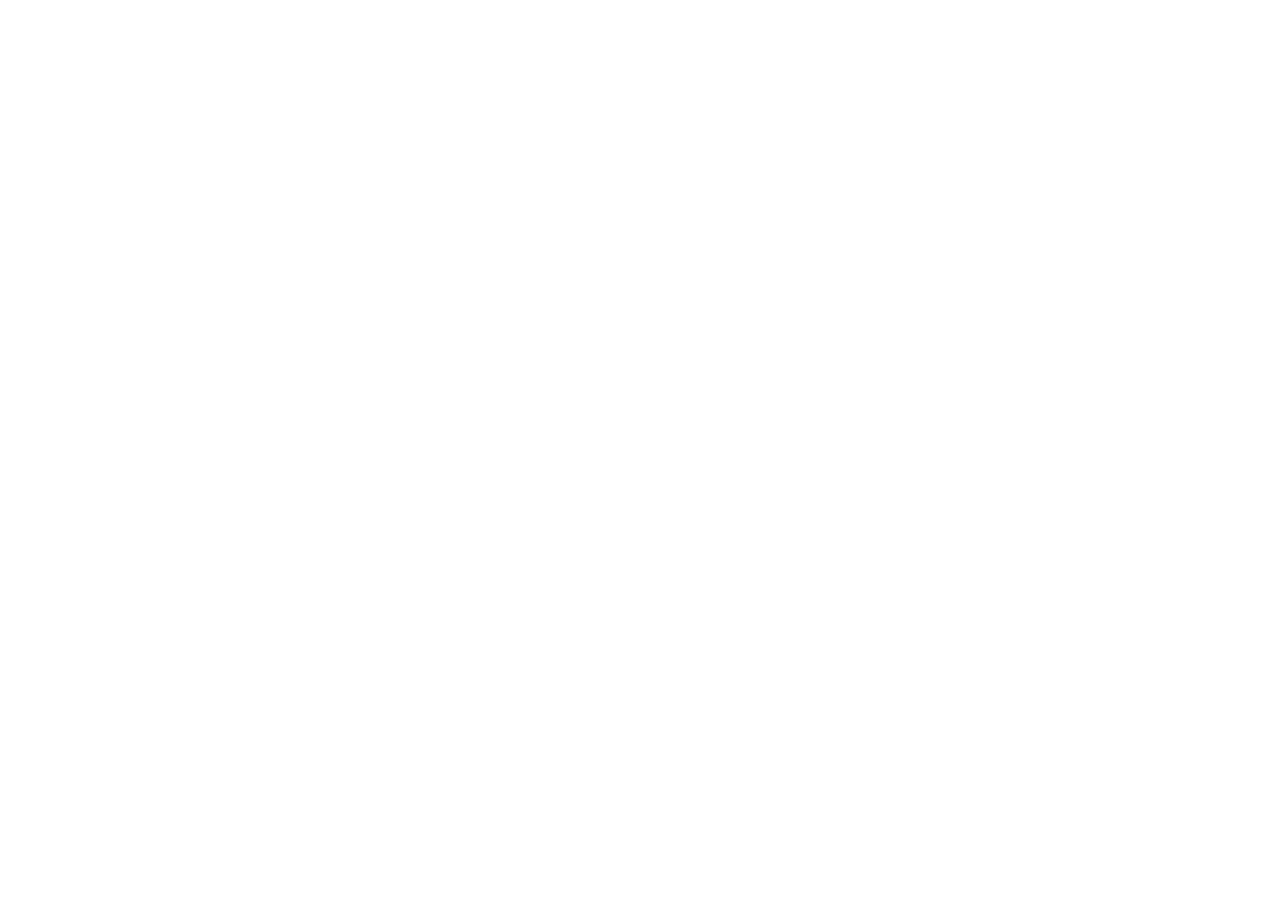
==== src/index.html @ 1adabd3f "first" ====
<!DOCTYPE html>
<html lang="ru">
<head>
    <meta charset="UTF-8">
    <meta name="viewport" content="width=device-width, initial-scale=1.0">
    <meta http-equiv="X-UA-Compatible" content="ie=edge">
    <title>Когнитивные искажения - Lifroad</title>

    <link rel="stylesheet" href="styles/style.css">
</head>
<body>

</body>
</html>
---- src/styles/style.css ----
/** CSS STYLE **/

.hello {
    display: block;
  
    color: #fff;
  }
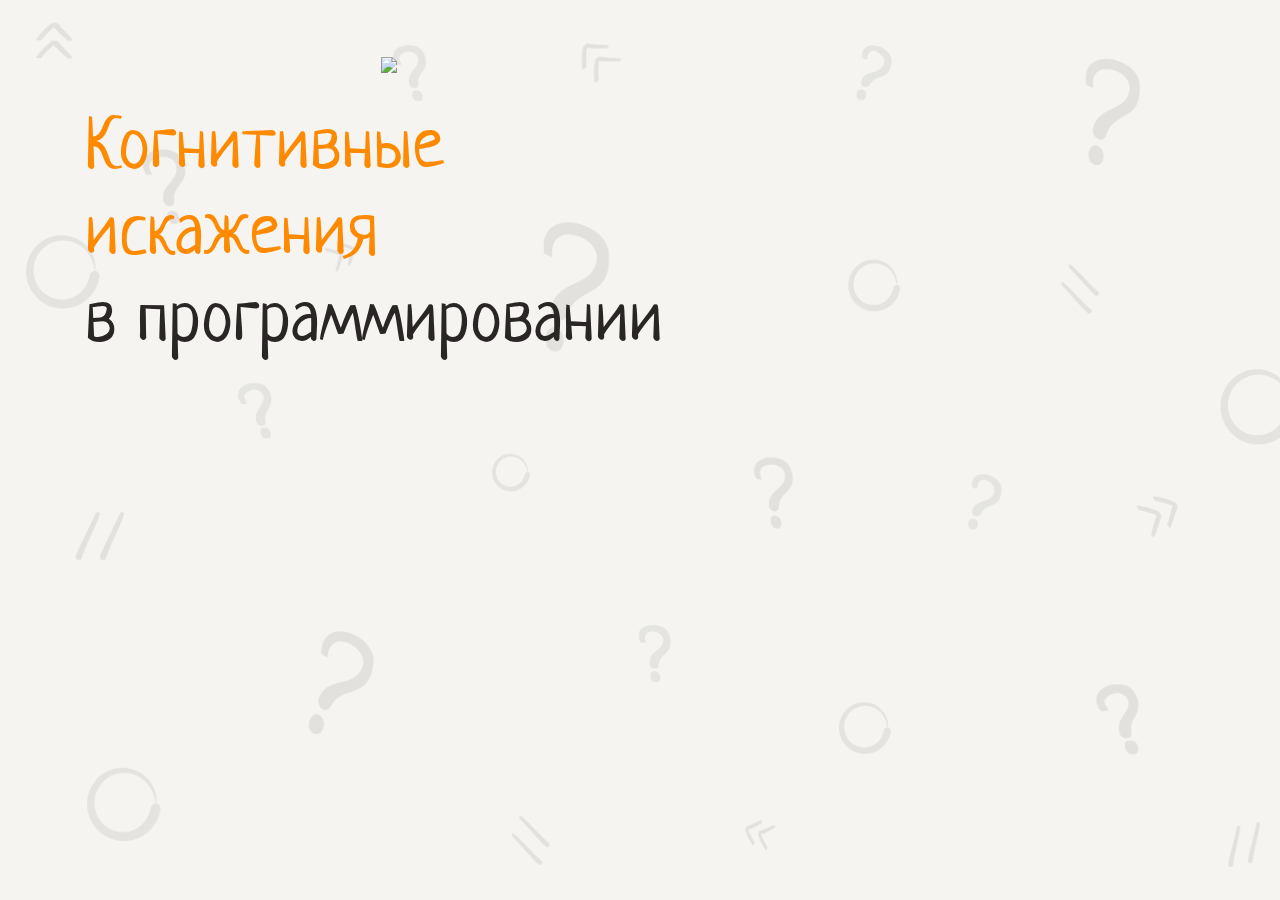
==== commit c6ec826a: "header" ====
--- a/src/index.html
+++ b/src/index.html
@@ -5,10 +5,22 @@
     <meta name="viewport" content="width=device-width, initial-scale=1.0">
     <meta http-equiv="X-UA-Compatible" content="ie=edge">
     <title>Когнитивные искажения - Lifroad</title>
-
     <link rel="stylesheet" href="styles/style.css">
 </head>
 <body>
-
+<header class="background background-image">
+        <div class="content">
+            <div class="main-image">
+                <img src="../image/main.png">
+            </div>
+            <h1 class="h-font lh-12 main-color">Когнитивные<br>искажения<br><span class="dark">в программировании</span></h1>
+            <!-- <div class="text-block">
+                <p>Мы, разработчики, часто сталкиваемся с проблемами, которые идут вразрез с нашей продуктивностью. Но мы часто игнорируем целостную картину. Некоторые из этих проблем малозаметны, некоторые существенны. Иногда с ними можно как-то справиться, а иногда, к сожалению, нет.</p>
+                <p>Вместе они формируют что-то вроде замкнутого цикла, и это может привести к длительной потере продуктивности, багам и бесконечному разочарованию. Если мы сможем минимизировать воздействие одного или нескольких из этих факторов, то сможем сломать и цикл, а остатки нейтрализовать.</p>
+            </div> -->
+        </div>
+</header>
+<main></main>
+<footer></footer>
 </body>
 </html>--- a/src/styles/style.css
+++ b/src/styles/style.css
@@ -1,7 +1,121 @@
-/** CSS STYLE **/
+/** COLOR SET **/
 
-.hello {
-    display: block;
-  
-    color: #fff;
-  }+:root {
+  --white: #fff;
+  --semi-white: #f5f4f0;
+  --main-color: #fe8a02;
+  --main-dark: #42413c;
+  --dark: #2a2626;
+  --semi-dark: #908d8b;
+  --brown: #b09a81;
+  --blue: #1085c5;
+}
+
+.semi-white  {
+  background-color: var(--semi-white);
+}
+
+.dark {
+  color: var(--dark);
+}
+
+.main-color {
+  color: var(--main-color);
+}
+
+/** FONTS **/
+
+@font-face {
+  font-family: "Open Sans";
+  src: url("../fonts/OpenSans-Regular.ttf");
+}
+
+@font-face {
+  font-family: "Neucha Regular";
+  src: url("../fonts/Neucha-Regular.ttf");
+}
+
+/** MAIN STYLE **/
+
+body {
+  font-family: "Open Sans", sans-serif;
+  font-size: 16px;
+  line-height: 1.6em;
+  color: var(--dark);
+}
+
+.h-font {
+  font-family: "Neucha Regular", sans-serif;
+}
+
+.lh-12 {
+  line-height: 1.2em;
+}
+
+h1 {
+  font-size: 72px;
+  font-weight: normal;
+}
+
+h2 {
+  font-size: 60px;
+}
+
+h3 {
+  font-size: 34px;
+}
+
+.background-image {
+  position: absolute;
+
+  top: 0;
+  left: 0;
+
+  width: 100%;
+  height: 100%;
+
+  background-color: var(--semi-white);
+
+  z-index: -2;
+}
+
+.background::before {
+  content: '';
+  position: absolute;
+
+  top: 0;
+  left: 0;
+
+  width: 100%;
+  height: 100%;
+
+  background-repeat: no-repeat;
+  background-size: cover;
+  background-image: url(../image/background.png);
+
+  opacity: 0.1;
+
+  overflow: hidden;
+
+  z-index: -3;
+}
+
+.content {
+  position: relative;
+
+  width: 1110px;
+
+  margin: 100px auto;
+}
+
+.main-image {
+  position: absolute;
+
+  height: 525px;
+  top: -45px;
+  left: 296px;
+
+  z-index: -1;
+}
+
+
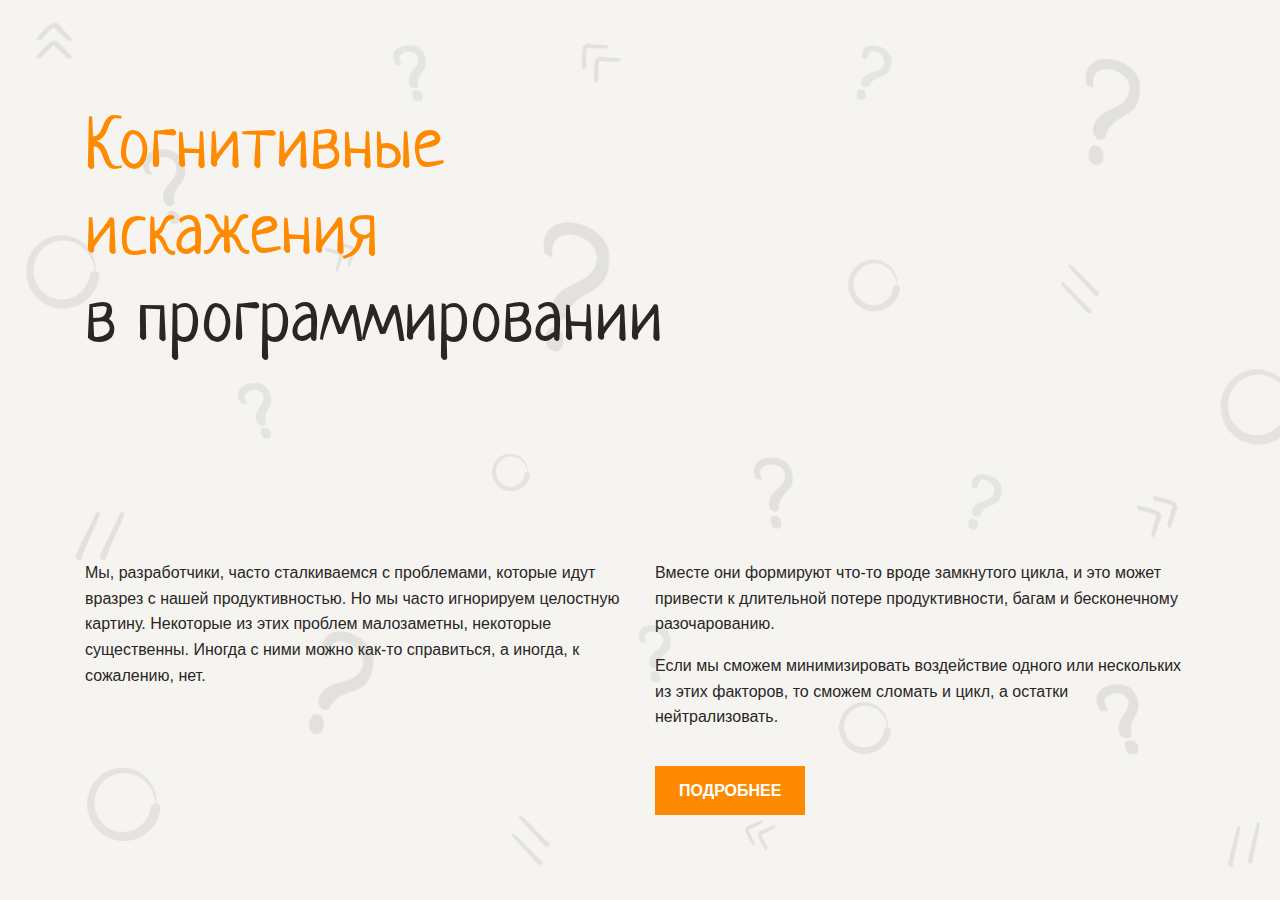
==== commit 59af708d: "fix" ====
--- a/src/index.html
+++ b/src/index.html
@@ -11,13 +11,19 @@
 <header class="background background-image">
         <div class="content">
             <div class="main-image">
-                <img src="../image/main.png">
+                <img src="../image/main.png" height="525px">
             </div>
             <h1 class="h-font lh-12 main-color">Когнитивные<br>искажения<br><span class="dark">в программировании</span></h1>
-            <!-- <div class="text-block">
-                <p>Мы, разработчики, часто сталкиваемся с проблемами, которые идут вразрез с нашей продуктивностью. Но мы часто игнорируем целостную картину. Некоторые из этих проблем малозаметны, некоторые существенны. Иногда с ними можно как-то справиться, а иногда, к сожалению, нет.</p>
-                <p>Вместе они формируют что-то вроде замкнутого цикла, и это может привести к длительной потере продуктивности, багам и бесконечному разочарованию. Если мы сможем минимизировать воздействие одного или нескольких из этих факторов, то сможем сломать и цикл, а остатки нейтрализовать.</p>
-            </div> -->
+            <div class="text-block">
+                <div class="col-1">
+                    <p>Мы, разработчики, часто сталкиваемся с проблемами, которые идут вразрез с нашей продуктивностью. Но мы часто игнорируем целостную картину. Некоторые из этих проблем малозаметны, некоторые существенны. Иногда с ними можно как-то справиться, а иногда, к сожалению, нет.</p>
+                </div>
+                <div class="col-2">
+                    <p>Вместе они формируют что-то вроде замкнутого цикла, и это может привести к длительной потере продуктивности, багам и бесконечному разочарованию.</p>
+                    <p>Если мы сможем минимизировать воздействие одного или нескольких из этих факторов, то сможем сломать и цикл, а остатки нейтрализовать.</p>
+                    <a class="button main">ПОДРОБНЕЕ</a>
+                </div>         
+            </div>
         </div>
 </header>
 <main></main>
--- a/src/styles/style.css
+++ b/src/styles/style.css
@@ -113,9 +113,35 @@
 
   height: 525px;
   top: -45px;
-  left: 296px;
+  right: -270px;
 
   z-index: -1;
 }
 
+.text-block {
+  display: flex;
+  margin-top: 185px;
+}
 
+.col-1 {
+  width: 50%;
+  margin-right: 30px;
+}
+
+.col-2 {
+  width: 50%;
+}
+
+
+.button {
+  margin-top: 20px;
+  padding: 12px 24px;
+
+  display: inline-block;
+
+  text-align: center;
+  font-weight: bold;
+
+  background-color: var(--main-color);
+  color: #fff;
+}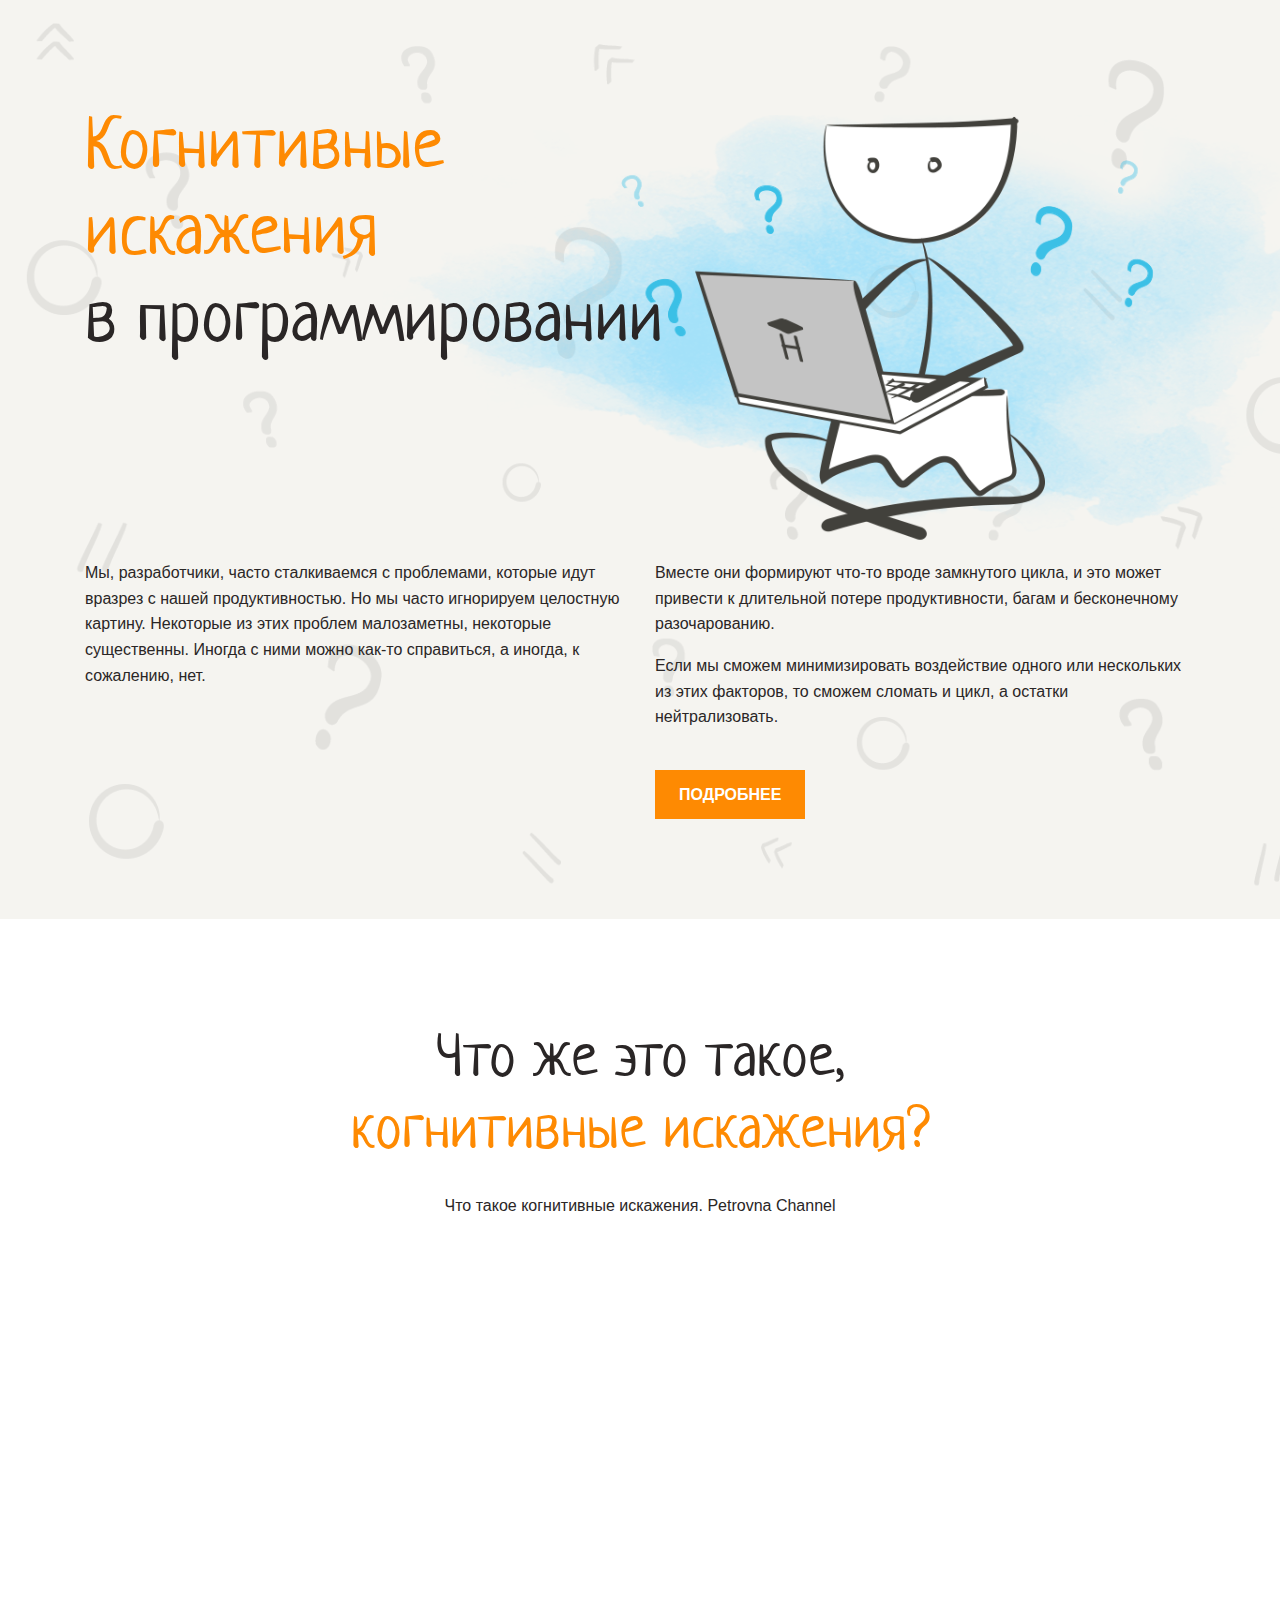
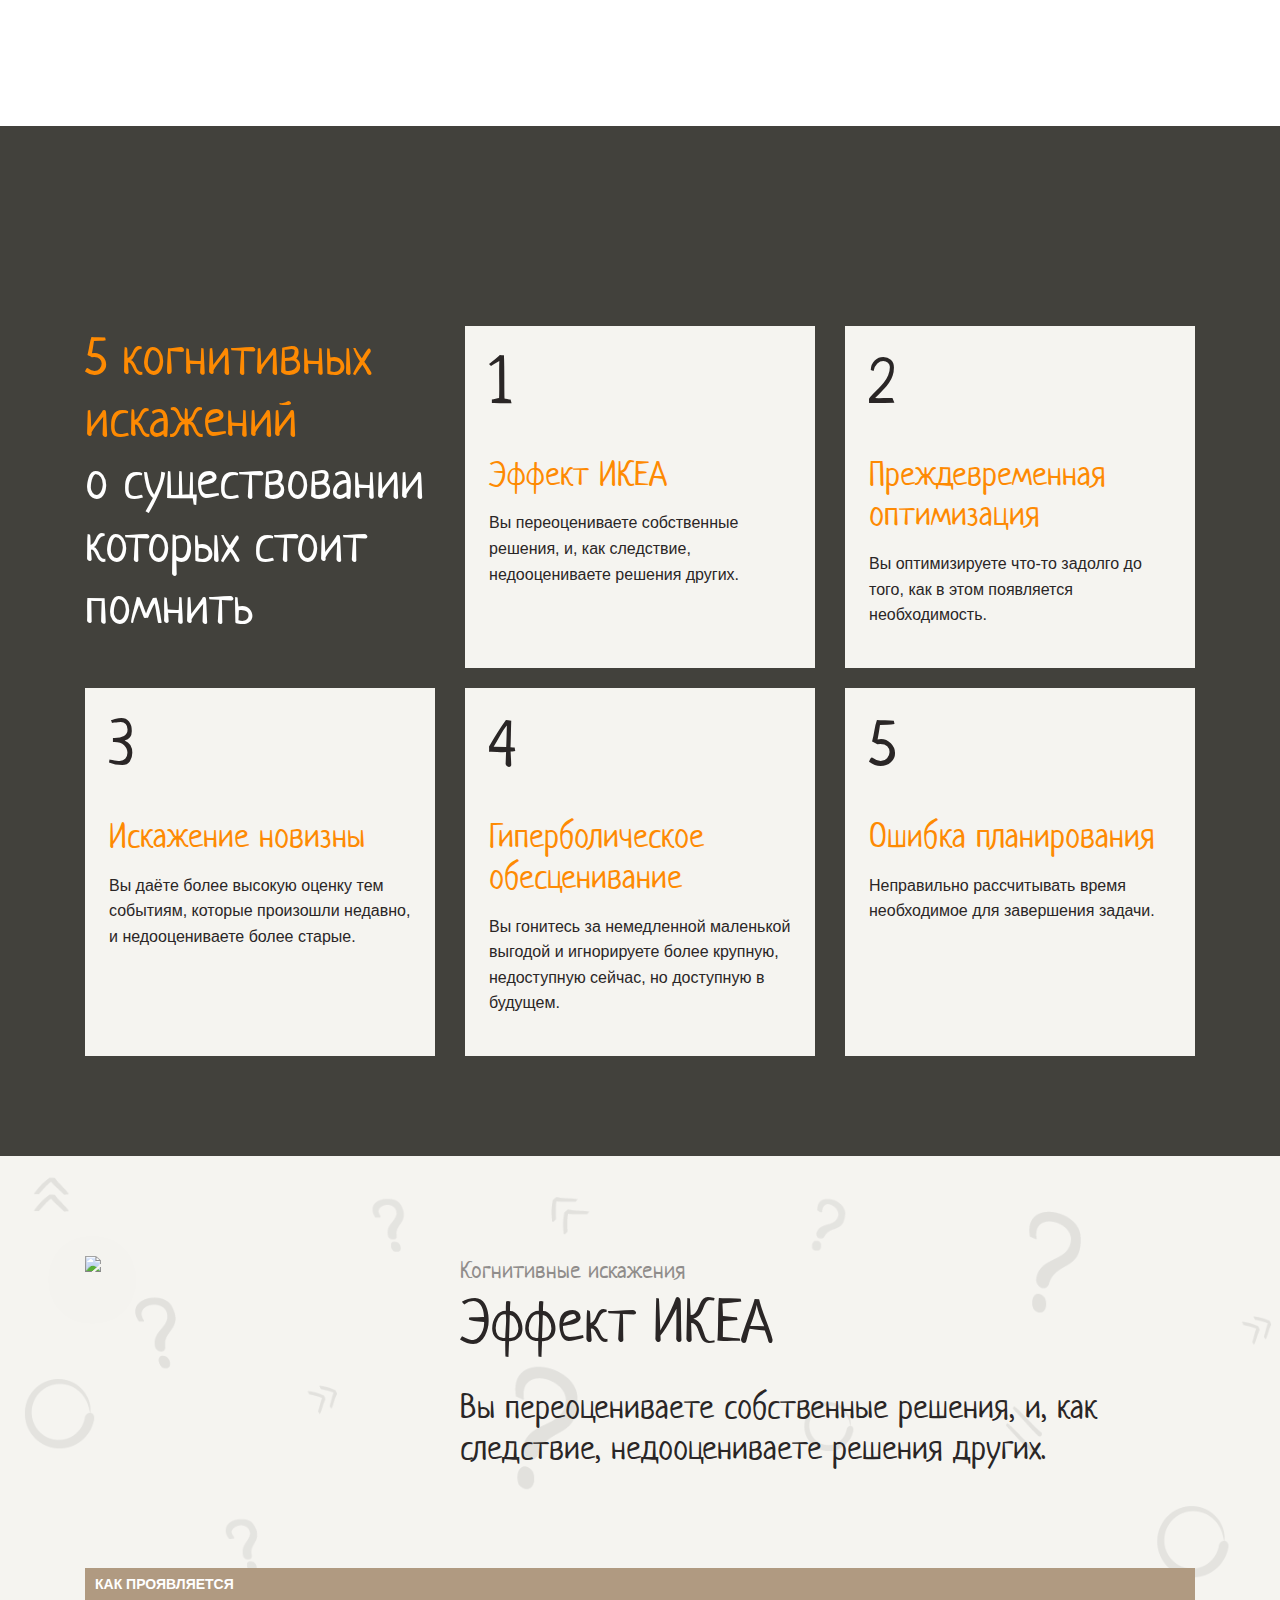
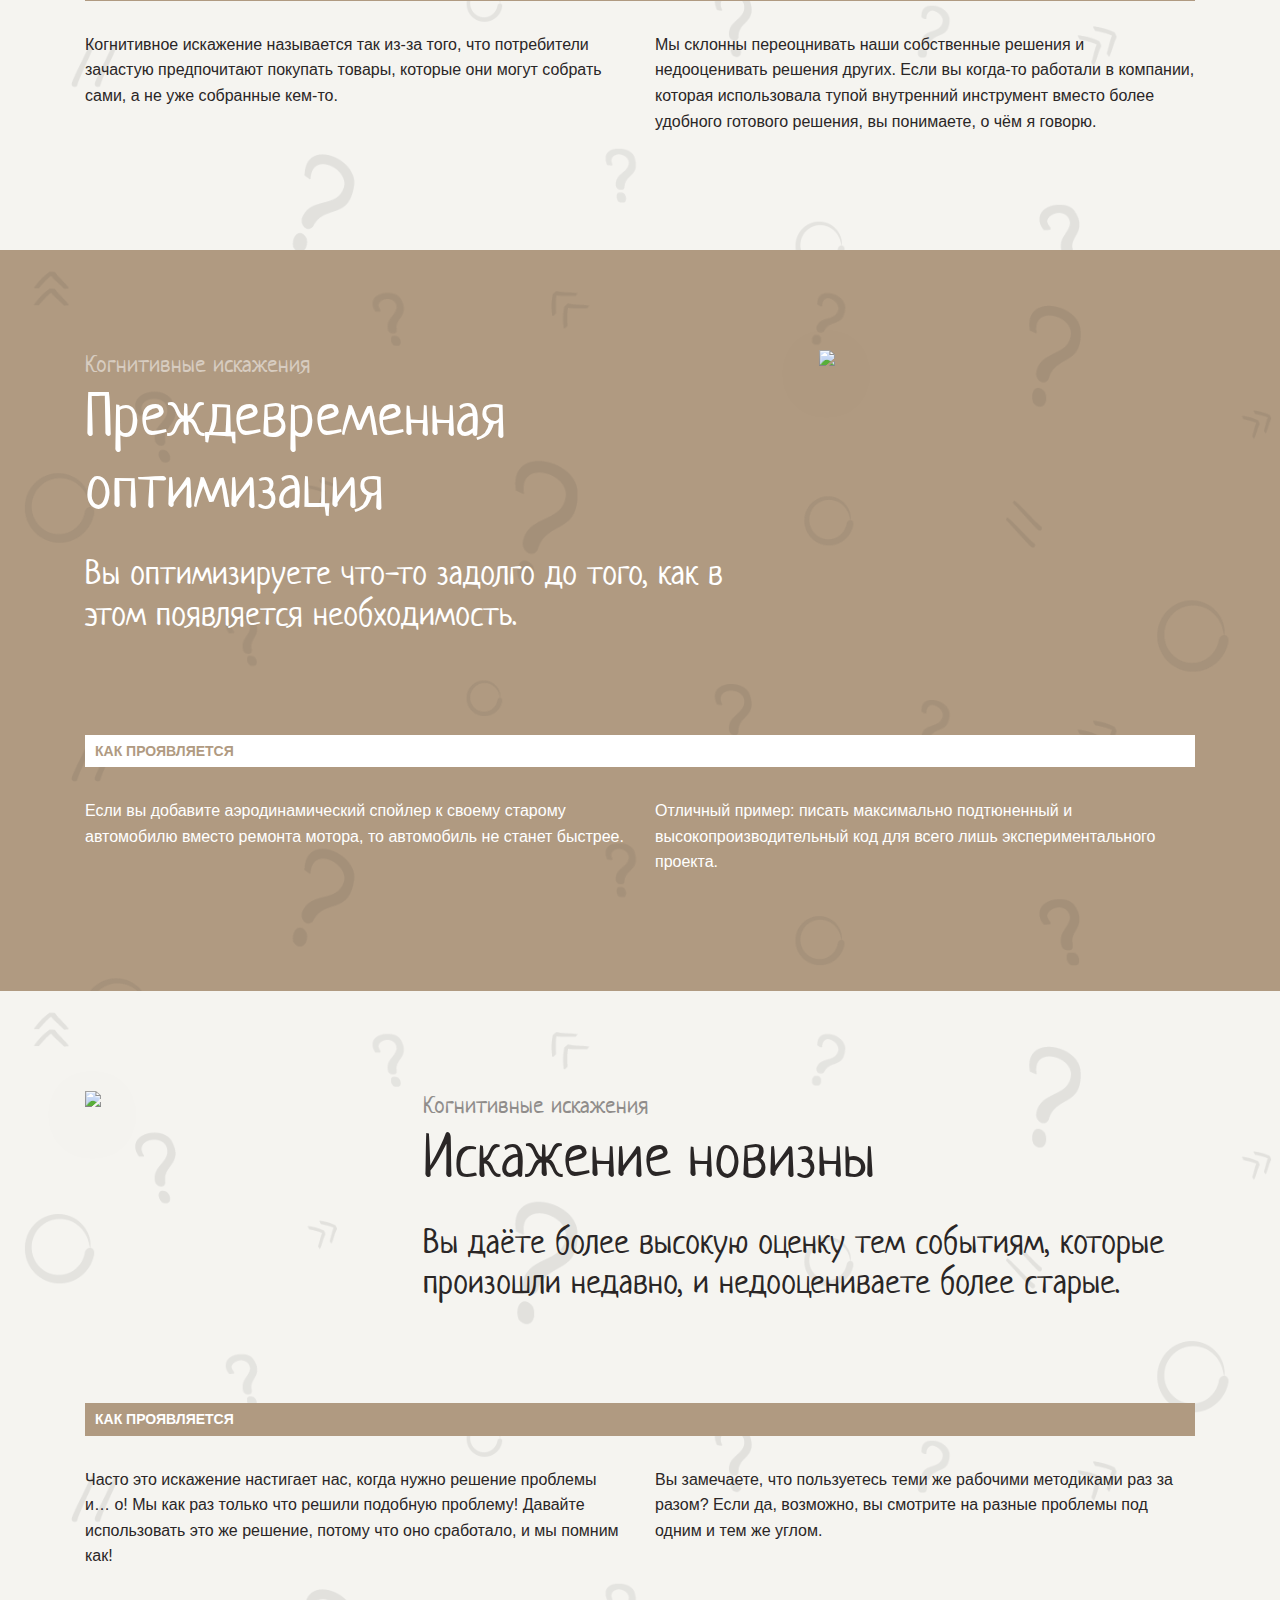
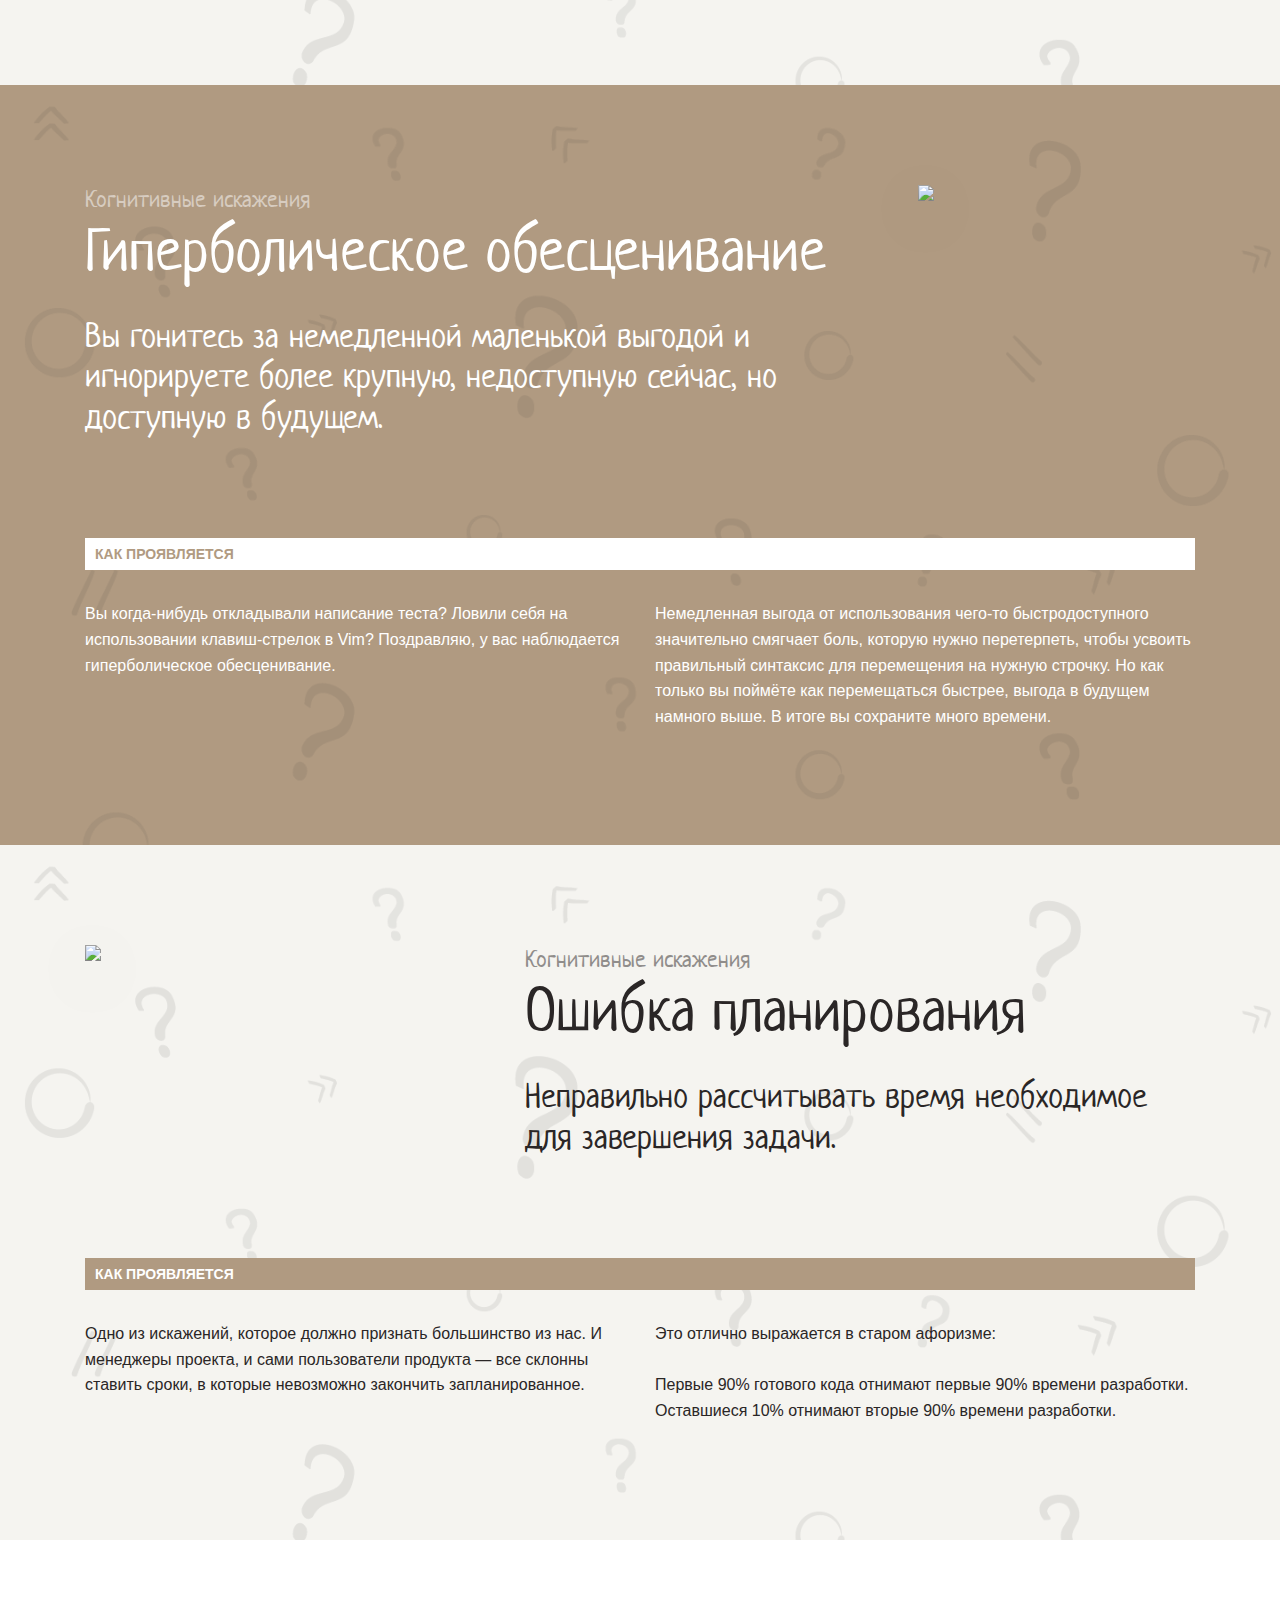
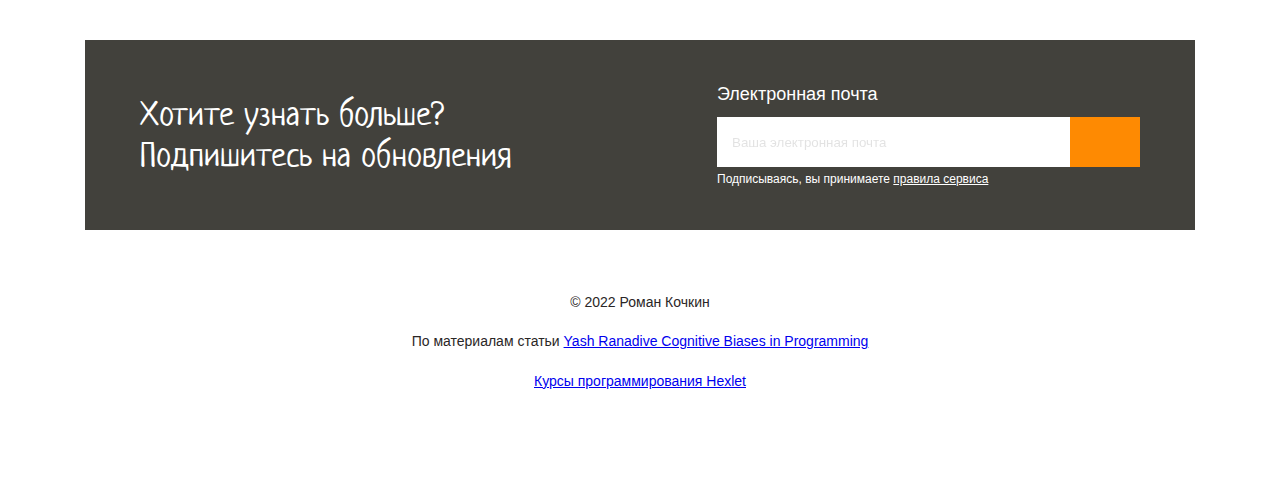
==== commit 30b4a500: "final fix" ====
--- a/src/index.html
+++ b/src/index.html
@@ -8,25 +8,193 @@
     <link rel="stylesheet" href="styles/style.css">
 </head>
 <body>
-<header class="background background-image">
+<header class="background semi-white-bg background-image">
         <div class="content">
             <div class="main-image">
-                <img src="../image/main.png" height="525px">
-            </div>
-            <h1 class="h-font lh-12 main-color">Когнитивные<br>искажения<br><span class="dark">в программировании</span></h1>
-            <div class="text-block">
+                <img src="image/main.png" height="525px">
+            </div>
+            <h1 class="h-font lh-12 main-color">Когнитивные<br>искажения<br><span class="dark-t">в программировании</span></h1>
+            <div class="text-block dark-t">
                 <div class="col-1">
                     <p>Мы, разработчики, часто сталкиваемся с проблемами, которые идут вразрез с нашей продуктивностью. Но мы часто игнорируем целостную картину. Некоторые из этих проблем малозаметны, некоторые существенны. Иногда с ними можно как-то справиться, а иногда, к сожалению, нет.</p>
                 </div>
                 <div class="col-2">
                     <p>Вместе они формируют что-то вроде замкнутого цикла, и это может привести к длительной потере продуктивности, багам и бесконечному разочарованию.</p>
                     <p>Если мы сможем минимизировать воздействие одного или нескольких из этих факторов, то сможем сломать и цикл, а остатки нейтрализовать.</p>
-                    <a class="button main">ПОДРОБНЕЕ</a>
+                    <a class="button-detail" href="#">ПОДРОБНЕЕ</a>
                 </div>         
             </div>
         </div>
 </header>
-<main></main>
-<footer></footer>
+<main>
+    <div class="video-section">
+        <div class="content">
+            <h2 class="h-font lh-12 dark-t">Что же это такое,<br><span class="main-color">когнитивные искажения?</span></h2>
+            <p class="title-author">Что такое когнитивные искажения. Petrovna Channel</p>
+            <iframe class="shadow" width="919" height="569" src="https://www.youtube.com/embed/jie9AizBqss" frameborder="0" allowfullscreen></iframe>
+        </div>
+    </div>
+    <section id="navigation">
+        <div class="navigation">
+            <div class="content">
+                <div class="menu-line">
+                    <div class="menu-box">
+                        <h class="h-font lh-12 h-52 main-color">5 когнитивных искажений<br><span class="white-t">о существовании которых стоит помнить</span></h>
+                    </div>
+                    <div class="menu-box" onclick="location.href='#ikea-effect';">
+                        <h1 class="h-font h-64 main-dark-t">1</h1>
+                        <h3 class="h-font lh-12 main-color">Эффект ИКЕА</h3>
+                        <p>Вы переоцениваете собственные решения, и, как следствие, недооцениваете решения других.</p>
+                    </div>
+                    <div class="menu-box" onclick="location.href='#premature-optimization';">
+                        <h1 class="h-font h-64 main-dark-t">2</h1>
+                        <h3 class="h-font lh-12 main-color">Преждевременная оптимизация</h3>
+                        <p>Вы оптимизируете что-то задолго до того, как в этом появляется необходимость.</p>
+                    </div>
+                </div>
+                <div class="menu-line">
+                    <div class="menu-box" onclick="location.href='#distortion-of-novelty';">
+                        <h1 class="h-font h-64 main-dark-t">3</h1>
+                        <h3 class="h-font lh-12 main-color">Искажение новизны</h3>
+                        <p>Вы даёте более высокую оценку тем событиям, которые произошли недавно, и недооцениваете более старые.</p>
+                    </div>
+                    <div class="menu-box" onclick="location.href='#hyperbolic-depreciation';">
+                        <h1 class="h-font h-64 main-dark-t">4</h1>
+                        <h3 class="h-font lh-12 main-color">Гиперболическое обесценивание</h3>
+                        <p>Вы гонитесь за немедленной маленькой выгодой и игнорируете более крупную, недоступную сейчас, но доступную в будущем.</p>
+                    </div>
+                    <div class="menu-box" onclick="location.href='#errors-in-planning';">
+                        <h1 class="h-font h-64 main-dark-t">5</h1>
+                        <h3 class="h-font lh-12 main-color">Ошибка планирования</h3>
+                        <p>Неправильно рассчитывать время необходимое для завершения задачи.</p>
+                    </div>
+                </div>
+            </div>
+        </div>
+    </section>
+    <section id="ikea-effect" class="background semi-white-bg background-image">
+        <div class="content ts">
+            <div class="ts-top">
+                <img src="image/1.png" class="ts-top-i m-right shadow">
+                <div>
+                    <p class="p-24 h-font lh-12 semi-dark">Когнитивные искажения</p>
+                    <h2 class="h-font lh-12 dark-t">Эффект ИКЕА</h2>
+                    <p class="p-34 h-font lh-12 dark-t">Вы переоцениваете собственные решения, и, как следствие, недооцениваете решения других.</p>
+                </div>
+            </div>
+            <p class="ts-title brown-bg white-t">КАК ПРОЯВЛЯЕТСЯ</p>
+            <div class="ts-text-block dark-t">
+                <div class="col-1">
+                    <p>Когнитивное искажение называется так из-за того, что потребители зачастую предпочитают покупать товары, которые они могут собрать сами, а не уже собранные кем-то.</p>
+                </div>
+                <div class="col-2">
+                    <p>Мы склонны переоцнивать наши собственные решения и недооценивать решения других. Если вы когда-то работали в компании, которая использовала тупой внутренний инструмент вместо более удобного готового решения, вы понимаете, о чём я говорю.</p>
+                </div>         
+            </div>
+        </div>
+    </section>
+    <section id="premature-optimization" class="background brown-bg background-image">
+        <div class="content ts">
+            <div class="ts-top">
+                <div>
+                    <p class="p-24 h-font lh-12 transparent-t">Когнитивные искажения</p>
+                    <h2 class="h-font lh-12 white-t">Преждевременная оптимизация</h2>
+                    <p class="p-34 h-font lh-12 white-t">Вы оптимизируете что-то задолго до того, как в этом появляется необходимость.</p>
+                </div>
+                <img src="image/2.png" class="ts-top-i m-left shadow">
+            </div>
+            <p class="ts-title white-bg brown-t">КАК ПРОЯВЛЯЕТСЯ</p>
+            <div class="ts-text-block white-t">
+                <div class="col-1">
+                    <p>Если вы добавите аэродинамический спойлер к своему старому автомобилю вместо ремонта мотора, то автомобиль не станет быстрее.</p>
+                </div>
+                <div class="col-2">
+                    <p>Отличный пример: писать максимально подтюненный и высокопроизводительный код для всего лишь экспериментального проекта.</p>
+                </div>         
+            </div>
+        </div>
+    </section>
+    <section id="distortion-of-novelty" class="background semi-white-bg background-image">
+        <div class="content ts">
+            <div class="ts-top">
+                <img src="image/3.png" class="ts-top-i m-right shadow">
+                <div>
+                    <p class="p-24 h-font lh-12 semi-dark">Когнитивные искажения</p>
+                    <h2 class="h-font lh-12 dark-t">Искажение новизны</h2>
+                    <p class="p-34 h-font lh-12 dark-t">Вы даёте более высокую оценку тем событиям, которые произошли недавно, и недооцениваете более старые.</p>
+                </div>
+            </div>
+            <p class="ts-title brown-bg white-t">КАК ПРОЯВЛЯЕТСЯ</p>
+            <div class="ts-text-block dark-t">
+                <div class="col-1">
+                    <p>Часто это искажение настигает нас, когда нужно решение проблемы и… о! Мы как раз только что решили подобную проблему! Давайте использовать это же решение, потому что оно сработало, и мы помним как!</p>
+                </div>
+                <div class="col-2">
+                    <p>Вы замечаете, что пользуетесь теми же рабочими методиками раз за разом? Если да, возможно, вы смотрите на разные проблемы под одним и тем же углом.</p>
+                </div>         
+            </div>
+        </div>
+    </section>
+    <section id="hyperbolic-depreciation" class="background brown-bg background-image">
+        <div class="content ts">
+            <div class="ts-top">
+                <div>
+                    <p class="p-24 h-font lh-12 transparent-t">Когнитивные искажения</p>
+                    <h2 class="h-font lh-12 white-t">Гиперболическое обесценивание</h2>
+                    <p class="p-34 h-font lh-12 white-t">Вы гонитесь за немедленной маленькой выгодой и игнорируете более крупную, недоступную сейчас, но доступную в будущем.</p>
+                </div>
+                <img src="image/4.png" class="ts-top-i m-left shadow">
+            </div>
+            <p class="ts-title white-bg brown-t">КАК ПРОЯВЛЯЕТСЯ</p>
+            <div class="ts-text-block white-t">
+                <div class="col-1">
+                    <p>Вы когда-нибудь откладывали написание теста? Ловили себя на использовании клавиш-стрелок в Vim? Поздравляю, у вас наблюдается гиперболическое обесценивание.</p>
+                </div>
+                <div class="col-2">
+                    <p>Немедленная выгода от использования чего-то быстродоступного значительно смягчает боль, которую нужно перетерпеть, чтобы усвоить правильный синтаксис для перемещения на нужную строчку. Но как только вы поймёте как перемещаться быстрее, выгода в будущем намного выше. В итоге вы сохраните много времени.</p>
+                </div>         
+            </div>
+        </div>
+    </section>
+    <section id="errors-in-planning" class="background semi-white-bg background-image">
+        <div class="content ts">
+            <div class="ts-top">
+                <img src="image/5.png" class="ts-top-i m-right shadow">
+                <div>
+                    <p class="p-24 h-font lh-12 semi-dark">Когнитивные искажения</p>
+                    <h2 class="h-font lh-12 dark-t">Ошибка планирования</h2>
+                    <p class="p-34 h-font lh-12 dark-t">Неправильно рассчитывать время необходимое для завершения задачи.</p>
+                </div>
+            </div>
+            <p class="ts-title brown-bg white-t">КАК ПРОЯВЛЯЕТСЯ</p>
+            <div class="ts-text-block dark-t">
+                <div class="col-1">
+                    <p>Одно из искажений, которое должно признать большинство из нас. И менеджеры проекта, и сами пользователи продукта — все склонны ставить сроки, в которые невозможно закончить запланированное.</p>
+                </div>
+                <div class="col-2">
+                    <p>Это отлично выражается в старом афоризме:<br><br>Первые 90% готового кода отнимают первые 90% времени разработки. Оставшиеся 10% отнимают вторые 90% времени разработки.</p>
+                </div>         
+            </div>
+        </div>
+    </section>
+</main>
+<footer>
+        <div class="footer-box">
+            <h3 class="h-font lh-12 white-t">Хотите узнать больше?<br>Подпишитесь на обновления</h3>
+            <div>
+                <p class="p-18 white-t">Электронная почта</p>
+                <form>
+                    <input type="email" class="input-text" placeholder="Ваша электронная почта"></form>
+                </form>
+                <p class="p-12 white-t">Подписываясь, вы принимаете <a href="#" class="white-t">правила сервиса</a></p>
+                <a class="send-button"></a>
+            </div>
+        </div>
+        <div class="contact-form">
+            <p>© 2022 Роман Кочкин</p>
+            <p>По материалам статьи <a href="https://medium.com/hackernoon/cognitive-biases-in-programming-5e937707c27b">Yash Ranadive Cognitive Biases in Programming</a></p>
+            <p><a href="https://ru.hexlet.io/?roistat_visit=1603128">Курсы программирования Hexlet</a></p>
+        </div>
+</footer>
 </body>
 </html>--- a/src/styles/style.css
+++ b/src/styles/style.css
@@ -3,6 +3,7 @@
 :root {
   --white: #fff;
   --semi-white: #f5f4f0;
+  --transparent: #d7ccc0;
   --main-color: #fe8a02;
   --main-dark: #42413c;
   --dark: #2a2626;
@@ -11,16 +12,53 @@
   --blue: #1085c5;
 }
 
-.semi-white  {
+::placeholder {
+  color: #757575;
+  opacity: 0.2;
+}
+
+.white-bg {
+  background-color: var(--white);
+}
+
+.white-t {
+  color: var(--white);
+}
+
+.semi-white-bg  {
   background-color: var(--semi-white);
 }
 
-.dark {
+.semi-white-t  {
+  color: var(--semi-white);
+}
+
+.main-dark {
+  color: var(--main-dark);
+}
+
+.dark-t {
   color: var(--dark);
+}
+
+.semi-dark {
+  color: var(--semi-dark);
 }
 
 .main-color {
   color: var(--main-color);
+}
+
+.brown-bg {
+  background-color: var(--brown);
+}
+
+.brown-t {
+  color: var(--brown);
+}
+
+.transparent-t {
+  color: var(--transparent);
 }
 
 /** FONTS **/
@@ -38,12 +76,18 @@
 /** MAIN STYLE **/
 
 body {
+  margin: 0;
+
   font-family: "Open Sans", sans-serif;
   font-size: 16px;
   line-height: 1.6em;
   color: var(--dark);
 }
 
+.center {
+  text-align: center;
+}
+
 .h-font {
   font-family: "Neucha Regular", sans-serif;
 }
@@ -54,7 +98,6 @@
 
 h1 {
   font-size: 72px;
-  font-weight: normal;
 }
 
 h2 {
@@ -65,8 +108,31 @@
   font-size: 34px;
 }
 
-.background-image {
-  position: absolute;
+h1,
+h2,
+h3 {
+  margin: 0;
+  font-weight: normal;
+}
+
+.title-author {
+  margin: 0;
+  padding: 30px 0 30px 0;
+}
+
+.h-52 {
+  font-size: 52px;
+}
+
+.h-64 {
+  padding-bottom: 40px;
+
+  font-size: 64px;
+  line-height: 1em;
+}
+
+.background {
+  position: relative;
 
   top: 0;
   left: 0;
@@ -74,9 +140,13 @@
   width: 100%;
   height: 100%;
 
-  background-color: var(--semi-white);
-
-  z-index: -2;
+  z-index: 0;
+}
+
+header {
+  overflow: hidden;
+
+  width: 100%;
 }
 
 .background::before {
@@ -108,6 +178,7 @@
   margin: 100px auto;
 }
 
+
 .main-image {
   position: absolute;
 
@@ -133,15 +204,229 @@
 }
 
 
-.button {
-  margin-top: 20px;
+.button-detail {
+  width: 102px;
+  margin-top: 40px;
   padding: 12px 24px;
 
-  display: inline-block;
+  display: block;
 
   text-align: center;
   font-weight: bold;
-
+  text-decoration: none;
+
+  background-color: var(--main-color);
+  color: #fff; 
+}
+
+.button-detail:hover {
+  background-color: #EA7600;
+}
+
+/*Секция с видео*/
+
+.video-section {
+  text-align: center;
+  margin-bottom: -200px;
+}
+
+.shadow {
+  filter: drop-shadow(0 16px 32px rgba(0, 0, 0, 0.15));
+}
+
+/*Секция с меню*/
+
+.navigation {
+  padding-bottom: 0.1px;
+  padding-top: 100px;
+  text-align: left;
+
+  background-color: var(--main-dark);
+}
+
+.menu-line {
+  display: flex;
+  justify-content: center;
+  align-items: stretch;
+
+  margin-bottom: 20px;
+}
+
+.menu-line:first-child > .menu-box:first-child {
+  cursor: auto;
+
+  width: 378px;
+  vertical-align: top;
+  padding: 0;
+
+  background-color: var(--main-dark);
+}
+
+.menu-box {
+  cursor: pointer;
+
+  width: 326px;
+  margin-right: 30px;
+  padding: 24px;
+
+  background-color: var(--semi-white);
+}
+
+.menu-box:nth-child(3n) {
+  margin-right: 0;
+} 
+
+.menu-line:first-child > .menu-box:not(:first-child):hover {
   background-color: var(--main-color);
   color: #fff;
+}
+
+.menu-box:hover {
+  display: block;
+
+  background-color: var(--main-color);
+  color: #fff;
+}
+
+.menu-box:hover > h1 {
+  color: #fff;
+}
+
+.menu-box:hover > h3 {
+  color: #fff;
+}
+
+/* Стандартные секции */
+
+.p-24 {
+  font-size: 24px;
+  margin: 0;
+}
+
+.p-34 {
+  font-size: 34px;
+
+  margin: 0;
+  padding-top: 30px;
+}
+
+.ts {
+  margin: 0 auto;
+  padding: 100px 0;
+}
+
+.ts-top {
+  display: flex;
+  justify-content: space-between;
+}
+
+.ts-top-i {
+  width: 578px;
+}
+
+.m-left {
+  margin-left: 30px;
+}
+
+.m-right {
+  margin-right: 30px;
+}
+
+.ts-title {
+  display: block;
+
+  width: 1100px;
+
+  margin: 100px 0 15px 0;
+  padding: 5px 0 5px 10px;
+
+  font-size: 14px;
+  font-weight: bold;
+  line-height: 1.6;
+}
+
+.ts-text-block {
+  display: flex;
+}
+
+/* Footer сайта */
+
+footer {
+  position: relative;
+
+  width: 1110px;
+
+  margin: 100px auto;
+}
+
+.footer-box {
+  display: flex;
+  justify-content: space-between;
+  align-items: center;
+
+  width: 1000px;
+  height: 190px;
+
+  padding: 0 55px;
+
+  background-color: var(--main-dark);
+}
+
+.input-text {
+
+  width: 393px;
+  height: 20px;
+
+  border: none;
+
+  margin: 0;
+  padding: 15px;
+
+  outline:none;
+}
+
+.p-18 {
+  font-size: 18px;
+  margin-bottom: 9px;
+}
+
+.p-12 {
+  font-size: 12px;
+  margin-top: 0;
+}
+
+.send-button {
+  position: absolute;
+  top: 77px;
+  right:55px;
+  display: inline-block;
+
+  cursor: pointer;
+
+  height: 50px;
+  width: 70px;
+
+  margin: 0;
+
+  background-color: var(--main-color);
+}
+
+.send-button::before {
+  content: url('../image/send.svg');
+  position: relative;
+
+  top: 13px;
+  left: 23px;
+}
+
+.send-button:hover {
+  background-color: #EA7600;;
+}
+
+.contact-form {
+  margin-top: 60px;
+
+  font-size: 14px;
+
+  text-align: center;
 }